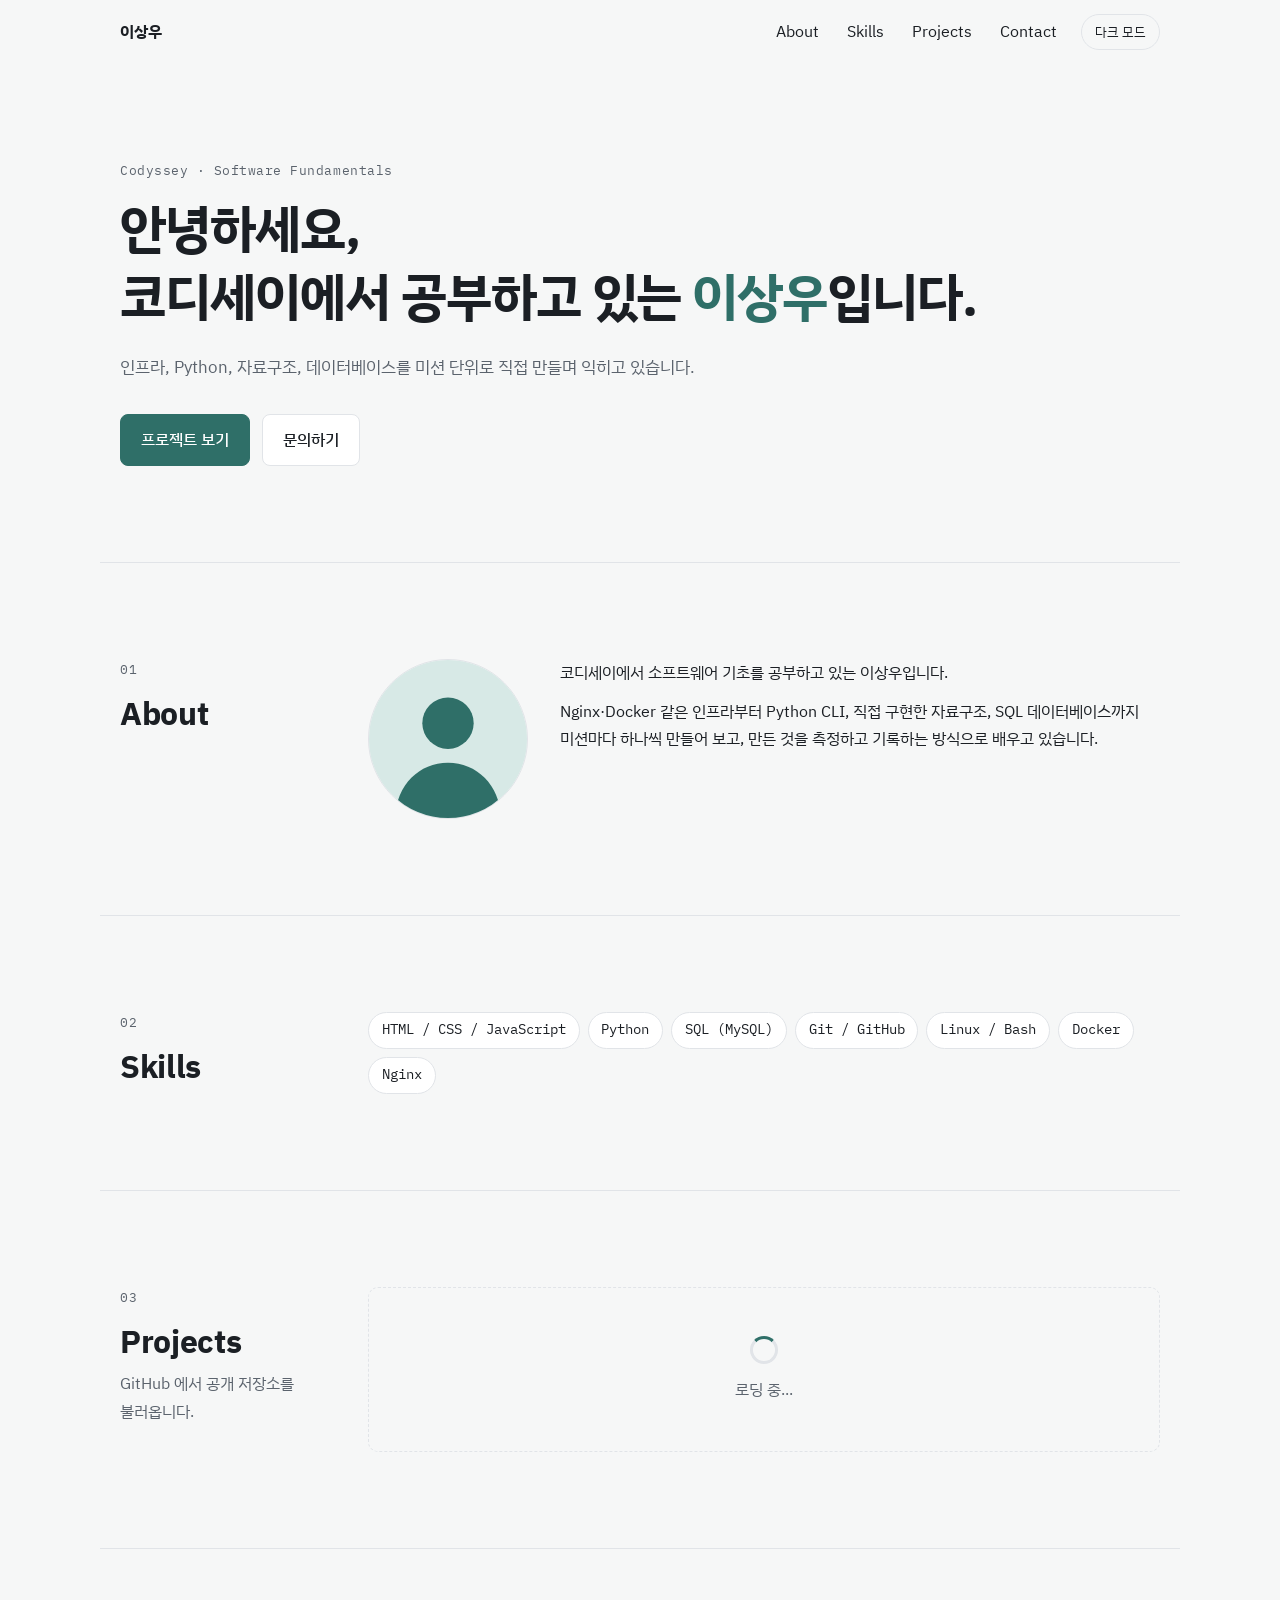
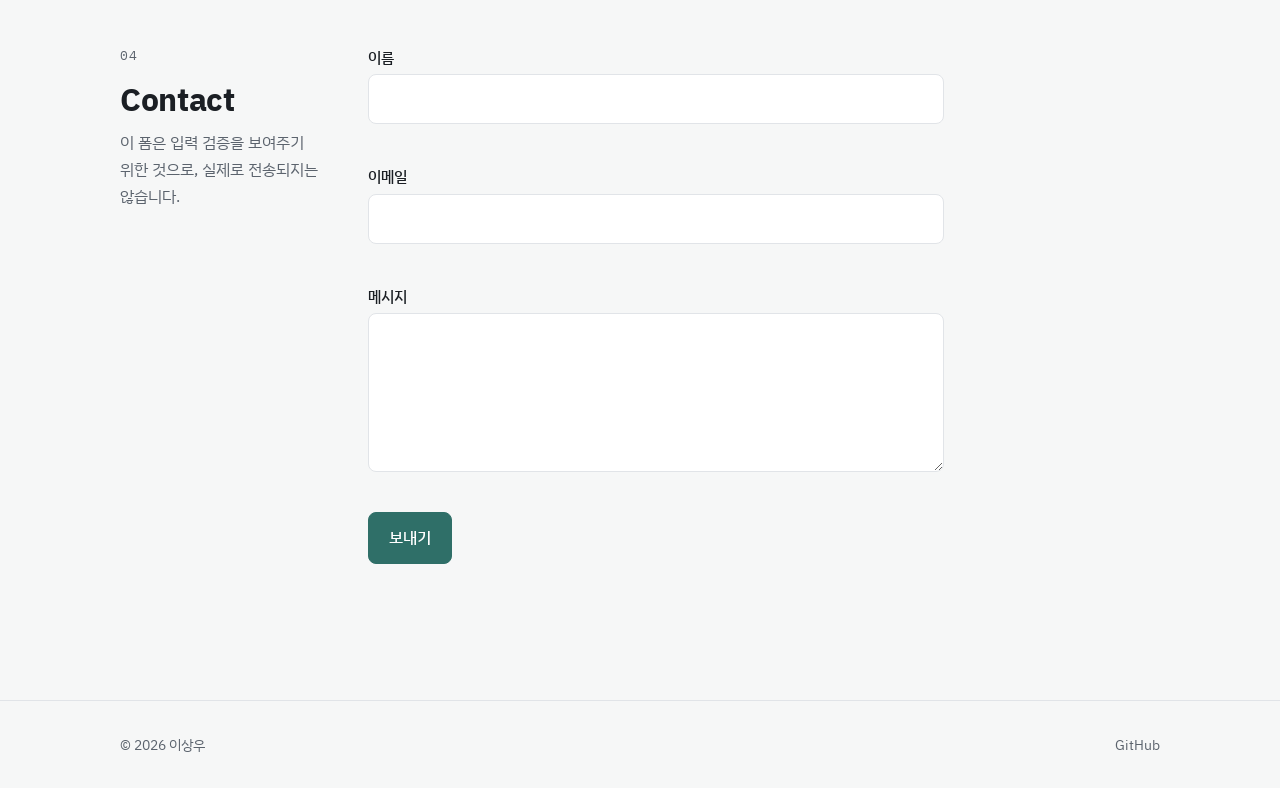
==== index.html @ d804b127 "Merge: feature/page-structure — 페이지 골격" ====
<!DOCTYPE html>
<html lang="ko" data-theme="light">
<head>
  <meta charset="UTF-8">
  <meta name="viewport" content="width=device-width, initial-scale=1.0">
  <meta name="description" content="코디세이에서 소프트웨어 기초를 공부하고 있는 이상우의 포트폴리오">
  <title>이상우 · 포트폴리오</title>

  <link rel="icon" href="images/favicon.svg" type="image/svg+xml">
  <link rel="preconnect" href="https://fonts.googleapis.com">
  <link rel="preconnect" href="https://fonts.gstatic.com" crossorigin>
  <link rel="stylesheet" href="https://fonts.googleapis.com/css2?family=IBM+Plex+Mono:wght@400;500&family=IBM+Plex+Sans+KR:wght@400;500;700&display=swap">
  <link rel="stylesheet" href="css/style.css">
</head>
<body>
  <a class="skip-link" href="#main">본문으로 건너뛰기</a>

  <header class="site-header">
    <nav class="nav container" aria-label="주요 메뉴">
      <a class="nav__logo" href="#hero">이상우</a>

      <ul class="nav__menu" id="nav-menu">
        <li><a class="nav__link" href="#about">About</a></li>
        <li><a class="nav__link" href="#skills">Skills</a></li>
        <li><a class="nav__link" href="#projects">Projects</a></li>
        <li><a class="nav__link" href="#contact">Contact</a></li>
      </ul>

      <button class="theme-toggle" type="button" aria-pressed="false">
        <span class="theme-toggle__label">다크 모드</span>
      </button>

      <button class="nav__toggle" type="button" aria-controls="nav-menu" aria-expanded="false" aria-label="메뉴 열기">
        <span class="nav__toggle-bar"></span>
        <span class="nav__toggle-bar"></span>
        <span class="nav__toggle-bar"></span>
      </button>
    </nav>
  </header>

  <main id="main">
    <section class="hero container" id="hero" aria-labelledby="hero-title">
      <p class="eyebrow">Codyssey · Software Fundamentals</p>
      <h1 class="hero__title" id="hero-title">안녕하세요,<br>코디세이에서 공부하고 있는 <span class="hero__name">이상우</span>입니다.</h1>
      <p class="hero__lead">인프라, Python, 자료구조, 데이터베이스를 미션 단위로 직접 만들며 익히고 있습니다.</p>
      <div class="hero__actions">
        <a class="button button--primary" href="#projects">프로젝트 보기</a>
        <a class="button" href="#contact">문의하기</a>
      </div>
    </section>

    <section class="section container" id="about" aria-labelledby="about-title">
      <header class="section__header reveal">
        <p class="eyebrow">01</p>
        <h2 class="section__title" id="about-title">About</h2>
      </header>
      <div class="about reveal">
        <img class="about__image" src="images/profile.svg" alt="이상우의 프로필 일러스트 — 원 안에 사람 모양 실루엣" width="160" height="160">
        <div class="about__text">
          <p>코디세이에서 소프트웨어 기초를 공부하고 있는 이상우입니다.</p>
          <p>Nginx·Docker 같은 인프라부터 Python CLI, 직접 구현한 자료구조, SQL 데이터베이스까지 미션마다 하나씩 만들어 보고, 만든 것을 측정하고 기록하는 방식으로 배우고 있습니다.</p>
        </div>
      </div>
    </section>

    <section class="section container" id="skills" aria-labelledby="skills-title">
      <header class="section__header reveal">
        <p class="eyebrow">02</p>
        <h2 class="section__title" id="skills-title">Skills</h2>
      </header>
      <ul class="skills reveal">
        <li class="skill">HTML / CSS / JavaScript</li>
        <li class="skill">Python</li>
        <li class="skill">SQL (MySQL)</li>
        <li class="skill">Git / GitHub</li>
        <li class="skill">Linux / Bash</li>
        <li class="skill">Docker</li>
        <li class="skill">Nginx</li>
      </ul>
    </section>

    <section class="section container" id="projects" aria-labelledby="projects-title">
      <header class="section__header reveal">
        <p class="eyebrow">03</p>
        <h2 class="section__title" id="projects-title">Projects</h2>
        <p class="section__desc">GitHub 에서 공개 저장소를 불러옵니다.</p>
      </header>
      <div class="projects" id="projects-view" aria-live="polite" aria-busy="true">
        <div class="status status--loading">
          <span class="spinner" aria-hidden="true"></span>
          <p class="status__text">로딩 중...</p>
        </div>
      </div>
    </section>

    <section class="section container" id="contact" aria-labelledby="contact-title">
      <header class="section__header reveal">
        <p class="eyebrow">04</p>
        <h2 class="section__title" id="contact-title">Contact</h2>
        <p class="section__desc">이 폼은 입력 검증을 보여주기 위한 것으로, 실제로 전송되지는 않습니다.</p>
      </header>
      <form class="contact-form reveal" id="contact-form" novalidate>
        <div class="field">
          <label class="field__label" for="contact-name">이름</label>
          <input class="field__input" id="contact-name" name="name" type="text" autocomplete="name" aria-describedby="contact-name-error">
          <p class="field__error" id="contact-name-error"></p>
        </div>
        <div class="field">
          <label class="field__label" for="contact-email">이메일</label>
          <input class="field__input" id="contact-email" name="email" type="email" autocomplete="email" aria-describedby="contact-email-error">
          <p class="field__error" id="contact-email-error"></p>
        </div>
        <div class="field">
          <label class="field__label" for="contact-message">메시지</label>
          <textarea class="field__input field__input--textarea" id="contact-message" name="message" rows="5" aria-describedby="contact-message-error"></textarea>
          <p class="field__error" id="contact-message-error"></p>
        </div>
        <button class="button button--primary" type="submit">보내기</button>
        <p class="form-status" id="contact-status" role="status"></p>
      </form>
    </section>
  </main>

  <footer class="site-footer">
    <div class="container site-footer__inner">
      <p class="site-footer__copy">&copy; 2026 이상우</p>
      <ul class="social">
        <li><a class="social__link" href="https://github.com/sangwoo-codyssey" target="_blank" rel="noopener noreferrer">GitHub</a></li>
      </ul>
    </div>
  </footer>

  <button class="scroll-top" type="button" aria-label="맨 위로 이동">
    <span aria-hidden="true">↑</span>
  </button>
</body>
</html>
---- css/style.css ----
/* =====================================================================
   이상우 포트폴리오 — 모바일 퍼스트
   기본 스타일 = 모바일 → 768px(태블릿) → 1024px(데스크톱) 순서로 넓혀 간다.
   색·폰트·간격은 전부 :root 변수. 다크 모드는 [data-theme="dark"] 에서 같은 변수만 다시 정의한다.
   ===================================================================== */

/* ---------- 1. 변수 ---------- */
:root {
  /* 색 */
  --color-bg: #f6f7f7;
  --color-surface: #ffffff;
  --color-text: #1b1f24;
  --color-muted: #5b636d;
  --color-line: #e1e4e8;
  --color-accent: #2f6f68;
  --color-accent-hover: #255954;
  --color-accent-soft: #e2efed;
  --color-on-accent: #ffffff;
  --color-danger: #b42318;
  --color-success: #1f7a4d;
  --shadow-card: 0 1px 2px rgba(15, 23, 32, 0.06), 0 4px 12px rgba(15, 23, 32, 0.05);
  --shadow-card-hover: 0 2px 4px rgba(15, 23, 32, 0.08), 0 12px 28px rgba(15, 23, 32, 0.1);

  /* 폰트 */
  --font-sans: "IBM Plex Sans KR", "Apple SD Gothic Neo", "Malgun Gothic", system-ui, sans-serif;
  --font-mono: "IBM Plex Mono", ui-monospace, "SFMono-Regular", Menlo, monospace;

  /* 간격 */
  --space-1: 0.25rem;
  --space-2: 0.5rem;
  --space-3: 0.75rem;
  --space-4: 1rem;
  --space-5: 1.5rem;
  --space-6: 2rem;
  --space-7: 3rem;
  --space-8: 4rem;
  --space-9: 6rem;

  /* 기타 */
  --radius: 10px;
  --header-height: 64px;
  --container-width: 1080px;
  --transition: 180ms ease;

  color-scheme: light;
}

[data-theme="dark"] {
  --color-bg: #111416;
  --color-surface: #181c1f;
  --color-text: #e6e9ec;
  --color-muted: #9aa4ae;
  --color-line: #2a3035;
  --color-accent: #7cc4ba;
  --color-accent-hover: #9ad5cc;
  --color-accent-soft: #1d2b29;
  --color-on-accent: #0e1a18;
  --color-danger: #f28b82;
  --color-success: #6fcf97;
  --shadow-card: 0 1px 2px rgba(0, 0, 0, 0.4), 0 4px 12px rgba(0, 0, 0, 0.25);
  --shadow-card-hover: 0 2px 4px rgba(0, 0, 0, 0.45), 0 12px 28px rgba(0, 0, 0, 0.35);

  color-scheme: dark;
}

/* ---------- 2. 기본 ---------- */
*,
*::before,
*::after {
  box-sizing: border-box;
}

body {
  margin: 0;
  font-family: var(--font-sans);
  font-size: 1rem;
  line-height: 1.7;
  color: var(--color-text);
  background-color: var(--color-bg);
  word-break: keep-all;
  transition: background-color var(--transition), color var(--transition);
}

img {
  display: block;
  max-width: 100%;
}

a {
  color: var(--color-accent);
}

:focus-visible {
  outline: 2px solid var(--color-accent);
  outline-offset: 3px;
}

.container {
  width: 100%;
  max-width: var(--container-width);
  margin-inline: auto;
  padding-inline: 1.25rem;
}

.skip-link {
  position: absolute;
  top: -100px;
  left: var(--space-4);
  z-index: 200;
  padding: var(--space-2) var(--space-4);
  border-radius: 6px;
  background: var(--color-accent);
  color: var(--color-on-accent);
}

.skip-link:focus {
  top: var(--space-4);
}

.eyebrow {
  margin: 0 0 var(--space-3);
  font-family: var(--font-mono);
  font-size: 0.8125rem;
  letter-spacing: 0.04em;
  color: var(--color-muted);
}

/* ---------- 3. 버튼 ---------- */
.button {
  display: inline-flex;
  align-items: center;
  justify-content: center;
  padding: 0.7rem 1.25rem;
  border: 1px solid var(--color-line);
  border-radius: 8px;
  background: var(--color-surface);
  color: var(--color-text);
  font: inherit;
  font-weight: 500;
  text-decoration: none;
  cursor: pointer;
  transition: transform var(--transition), background-color var(--transition),
    border-color var(--transition), color var(--transition);
}

.button:hover {
  border-color: var(--color-accent);
  color: var(--color-accent);
  transform: translateY(-1px);
}

.button--primary {
  border-color: var(--color-accent);
  background: var(--color-accent);
  color: var(--color-on-accent);
}

.button--primary:hover {
  border-color: var(--color-accent-hover);
  background: var(--color-accent-hover);
  color: var(--color-on-accent);
}

/* ---------- 4. 헤더 · 네비게이션 (Flexbox) ---------- */
.site-header {
  position: fixed;
  top: 0;
  right: 0;
  left: 0;
  z-index: 100;
  border-bottom: 1px solid transparent;
  background-color: transparent;
  transition: background-color var(--transition), border-color var(--transition);
}

/* 스크롤 60px 이상 — js/nav.js 가 .scrolled 를 붙인다 */
.site-header.scrolled {
  border-bottom-color: var(--color-line);
  background-color: var(--color-surface);
}

.nav {
  position: relative;
  display: flex;
  align-items: center;
  gap: var(--space-3);
  height: var(--header-height);
}

.nav__logo {
  margin-right: auto; /* 로고를 왼쪽에 두고 나머지를 오른쪽으로 민다 */
  font-weight: 700;
  color: var(--color-text);
  text-decoration: none;
}

/* 모바일: 메뉴는 숨겨 두고, 햄버거가 .active 를 붙이면 드롭다운으로 연다 */
.nav__menu {
  position: absolute;
  top: var(--header-height);
  right: 1.25rem;
  left: 1.25rem;
  display: none;
  flex-direction: column;
  gap: var(--space-1);
  margin: 0;
  padding: var(--space-3);
  border: 1px solid var(--color-line);
  border-radius: var(--radius);
  background: var(--color-surface);
  box-shadow: var(--shadow-card-hover);
  list-style: none;
}

.nav__menu.active {
  display: flex;
}

.nav__link {
  display: block;
  padding: var(--space-2) var(--space-3);
  border-radius: 6px;
  color: var(--color-text);
  text-decoration: none;
  transition: background-color var(--transition), color var(--transition);
}

.nav__link:hover {
  background: var(--color-accent-soft);
  color: var(--color-accent);
}

.theme-toggle {
  padding: 0.4rem 0.8rem;
  border: 1px solid var(--color-line);
  border-radius: 999px;
  background: transparent;
  color: var(--color-text);
  font: inherit;
  font-size: 0.8125rem;
  cursor: pointer;
  transition: border-color var(--transition), color var(--transition);
}

.theme-toggle:hover {
  border-color: var(--color-accent);
  color: var(--color-accent);
}

.nav__toggle {
  display: inline-flex;
  flex-direction: column;
  justify-content: center;
  gap: 5px;
  width: 40px;
  height: 40px;
  padding: 0 9px;
  border: 1px solid var(--color-line);
  border-radius: 8px;
  background: transparent;
  cursor: pointer;
}

.nav__toggle-bar {
  display: block;
  height: 2px;
  border-radius: 2px;
  background: var(--color-text);
  transition: transform var(--transition), opacity var(--transition);
}

/* 메뉴가 열리면 막대 셋이 X 로 바뀐다 — 상태는 aria-expanded 에 있다 */
.nav__toggle[aria-expanded="true"] .nav__toggle-bar:nth-child(1) {
  transform: translateY(7px) rotate(45deg);
}

.nav__toggle[aria-expanded="true"] .nav__toggle-bar:nth-child(2) {
  opacity: 0;
}

.nav__toggle[aria-expanded="true"] .nav__toggle-bar:nth-child(3) {
  transform: translateY(-7px) rotate(-45deg);
}

/* ---------- 5. 섹션 공통 ---------- */
.hero {
  padding-block: calc(var(--header-height) + var(--space-8)) var(--space-8);
}

.section {
  padding-block: var(--space-8);
  border-top: 1px solid var(--color-line);
  scroll-margin-top: var(--header-height); /* 고정 헤더에 제목이 가리지 않게 */
}

.section__header {
  margin-bottom: var(--space-6);
}

.section__title {
  margin: 0;
  font-size: clamp(1.5rem, 1.2rem + 1.2vw, 2rem);
  letter-spacing: -0.01em;
  line-height: 1.3;
}

.section__desc {
  margin: var(--space-2) 0 0;
  color: var(--color-muted);
}

/* ---------- 6. Hero ---------- */
.hero__title {
  margin: 0;
  font-size: clamp(1.75rem, 1.1rem + 3.2vw, 3.25rem);
  font-weight: 700;
  line-height: 1.3;
  letter-spacing: -0.02em;
  text-wrap: balance;
}

.hero__name {
  color: var(--color-accent);
}

.hero__lead {
  max-width: 40rem;
  margin: var(--space-5) 0 0;
  font-size: 1.0625rem;
  color: var(--color-muted);
}

.hero__actions {
  display: flex;
  flex-wrap: wrap;
  gap: var(--space-3);
  margin-top: var(--space-6);
}

/* ---------- 7. About ---------- */
.about {
  display: flex;
  flex-direction: column;
  align-items: flex-start;
  gap: var(--space-5);
}

.about__image {
  width: 128px;
  height: 128px;
  border: 1px solid var(--color-line);
  border-radius: 50%;
}

.about__text p {
  max-width: 38rem;
  margin: 0 0 var(--space-3);
}

/* ---------- 8. Skills ---------- */
.skills {
  display: flex;
  flex-wrap: wrap;
  gap: var(--space-2);
  margin: 0;
  padding: 0;
  list-style: none;
}

.skill {
  padding: 0.35rem 0.8rem;
  border: 1px solid var(--color-line);
  border-radius: 999px;
  background: var(--color-surface);
  font-family: var(--font-mono);
  font-size: 0.875rem;
}

/* ---------- 9. Projects (Grid) ---------- */
.projects__summary {
  margin: 0 0 var(--space-4);
  font-size: 0.875rem;
  color: var(--color-muted);
}

.projects__grid {
  display: grid;
  /* 카드 폭이 260px 이상 유지되는 만큼 열 수를 자동으로 맞춘다. min() 은 아주 좁은 화면에서 넘침 방지 */
  grid-template-columns: repeat(auto-fit, minmax(min(100%, 260px), 1fr));
  gap: var(--space-4);
}

.card {
  position: relative;
  display: flex;
  flex-direction: column;
  gap: var(--space-2);
  padding: var(--space-5);
  border: 1px solid var(--color-line);
  border-radius: var(--radius);
  background: var(--color-surface);
  box-shadow: var(--shadow-card);
  transition: transform var(--transition), box-shadow var(--transition), border-color var(--transition);
}

.card:hover {
  border-color: var(--color-accent);
  box-shadow: var(--shadow-card-hover);
  transform: translateY(-3px);
}

.card__title {
  margin: 0;
  font-family: var(--font-mono);
  font-size: 1rem;
  font-weight: 500;
  overflow-wrap: anywhere;
}

.card__title a {
  color: var(--color-text);
  text-decoration: none;
}

/* 제목 링크가 카드 전체를 덮어, 카드 어디를 눌러도 저장소로 간다 */
.card__title a::after {
  content: "";
  position: absolute;
  inset: 0;
}

.card:hover .card__title a {
  color: var(--color-accent);
}

.card__desc {
  flex: 1;
  margin: 0;
  font-size: 0.9375rem;
  color: var(--color-muted);
}

.card__meta {
  display: flex;
  flex-wrap: wrap;
  gap: var(--space-3);
  margin: 0;
  padding: 0;
  list-style: none;
  font-family: var(--font-mono);
  font-size: 0.8125rem;
  color: var(--color-muted);
}

/* 로딩 · 에러 · 빈 상태 */
.status {
  display: flex;
  flex-direction: column;
  align-items: center;
  gap: var(--space-3);
  padding: var(--space-7) var(--space-4);
  border: 1px dashed var(--color-line);
  border-radius: var(--radius);
  text-align: center;
  color: var(--color-muted);
}

.status__text {
  margin: 0;
}

.status__detail {
  margin: 0;
  font-size: 0.875rem;
}

.status--error .status__text {
  font-weight: 500;
  color: var(--color-danger);
}

.spinner {
  width: 28px;
  height: 28px;
  border: 3px solid var(--color-line);
  border-top-color: var(--color-accent);
  border-radius: 50%;
  animation: spin 0.8s linear infinite;
}

@keyframes spin {
  to {
    transform: rotate(360deg);
  }
}

/* ---------- 10. Contact ---------- */
.contact-form {
  display: grid;
  gap: var(--space-4);
  max-width: 36rem;
}

.field {
  display: grid;
  gap: var(--space-1);
}

.field__label {
  font-size: 0.9375rem;
  font-weight: 500;
}

.field__input {
  padding: 0.65rem 0.8rem;
  border: 1px solid var(--color-line);
  border-radius: 8px;
  background: var(--color-surface);
  color: var(--color-text);
  font: inherit;
  transition: border-color var(--transition), box-shadow var(--transition);
}

.field__input:focus {
  outline: none;
  border-color: var(--color-accent);
  box-shadow: 0 0 0 3px var(--color-accent-soft);
}

.field__input.is-invalid {
  border-color: var(--color-danger);
}

.field__input--textarea {
  min-height: 8rem;
  resize: vertical;
}

/* 에러 문구 자리를 미리 잡아 두어, 메시지가 뜰 때 폼이 밀리지 않게 */
.field__error {
  min-height: 1.25rem;
  margin: 0;
  font-size: 0.8125rem;
  color: var(--color-danger);
}

.contact-form .button {
  justify-self: start;
}

.form-status {
  min-height: 1.5rem;
  margin: 0;
  font-weight: 500;
  color: var(--color-success);
}

/* ---------- 11. Footer ---------- */
.site-footer {
  padding-block: var(--space-6);
  border-top: 1px solid var(--color-line);
  font-size: 0.875rem;
  color: var(--color-muted);
}

.site-footer__inner {
  display: flex;
  flex-wrap: wrap;
  align-items: center;
  justify-content: space-between;
  gap: var(--space-3);
}

.site-footer__copy {
  margin: 0;
}

.social {
  display: flex;
  gap: var(--space-4);
  margin: 0;
  padding: 0;
  list-style: none;
}

.social__link {
  color: var(--color-muted);
  text-decoration: none;
  transition: color var(--transition);
}

.social__link:hover {
  color: var(--color-accent);
}

/* ---------- 12. 스크롤 탑 버튼 ---------- */
.scroll-top {
  position: fixed;
  right: 1.25rem;
  bottom: 1.25rem;
  z-index: 90;
  width: 44px;
  height: 44px;
  border: 1px solid var(--color-line);
  border-radius: 50%;
  background: var(--color-surface);
  color: var(--color-text);
  font-size: 1.125rem;
  box-shadow: var(--shadow-card);
  cursor: pointer;
  opacity: 0;
  visibility: hidden;
  transform: translateY(8px);
  transition: opacity var(--transition), transform var(--transition), visibility var(--transition),
    border-color var(--transition), color var(--transition);
}

/* 스크롤 300px 이상 — js/scroll-top.js 가 .visible 을 붙인다 */
.scroll-top.visible {
  opacity: 1;
  visibility: visible;
  transform: none;
}

.scroll-top:hover {
  border-color: var(--color-accent);
  color: var(--color-accent);
}

/* ---------- 13. 스크롤 애니메이션 ---------- */
/* js/reveal.js 가 화면 밖 요소에 .reveal--pending 을 붙였다가, 화면에 20% 들어오면 뗀다.
   JS 가 없으면 이 클래스가 붙지 않으므로 내용은 그대로 보인다. */
.reveal {
  transition: opacity 600ms ease, transform 600ms ease;
}

.reveal--pending {
  opacity: 0;
  transform: translateY(16px);
}

/* ---------- 14. 태블릿 (768px~) ---------- */
@media (min-width: 768px) {
  .nav__toggle {
    display: none;
  }

  .nav__menu {
    position: static;
    display: flex;
    flex-direction: row;
    gap: var(--space-1);
    padding: 0;
    border: 0;
    background: none;
    box-shadow: none;
  }

  .about {
    flex-direction: row;
    gap: var(--space-6);
  }

  .about__image {
    width: 160px;
    height: 160px;
  }
}

/* ---------- 15. 데스크톱 (1024px~) ---------- */
@media (min-width: 1024px) {
  .hero {
    padding-block: calc(var(--header-height) + var(--space-9)) var(--space-9);
  }

  /* 섹션 제목을 왼쪽 열에, 내용을 오른쪽 열에 둔다 */
  .section {
    display: grid;
    grid-template-columns: 200px 1fr;
    column-gap: var(--space-7);
    padding-block: var(--space-9);
  }

  .section__header {
    margin-bottom: 0;
  }
}

/* ---------- 16. 움직임 줄이기 ---------- */
@media (prefers-reduced-motion: reduce) {
  *,
  *::before,
  *::after {
    transition-duration: 0.01ms !important;
    animation-duration: 0.01ms !important;
    animation-iteration-count: 1 !important;
  }

  .reveal--pending {
    opacity: 1;
    transform: none;
  }
}
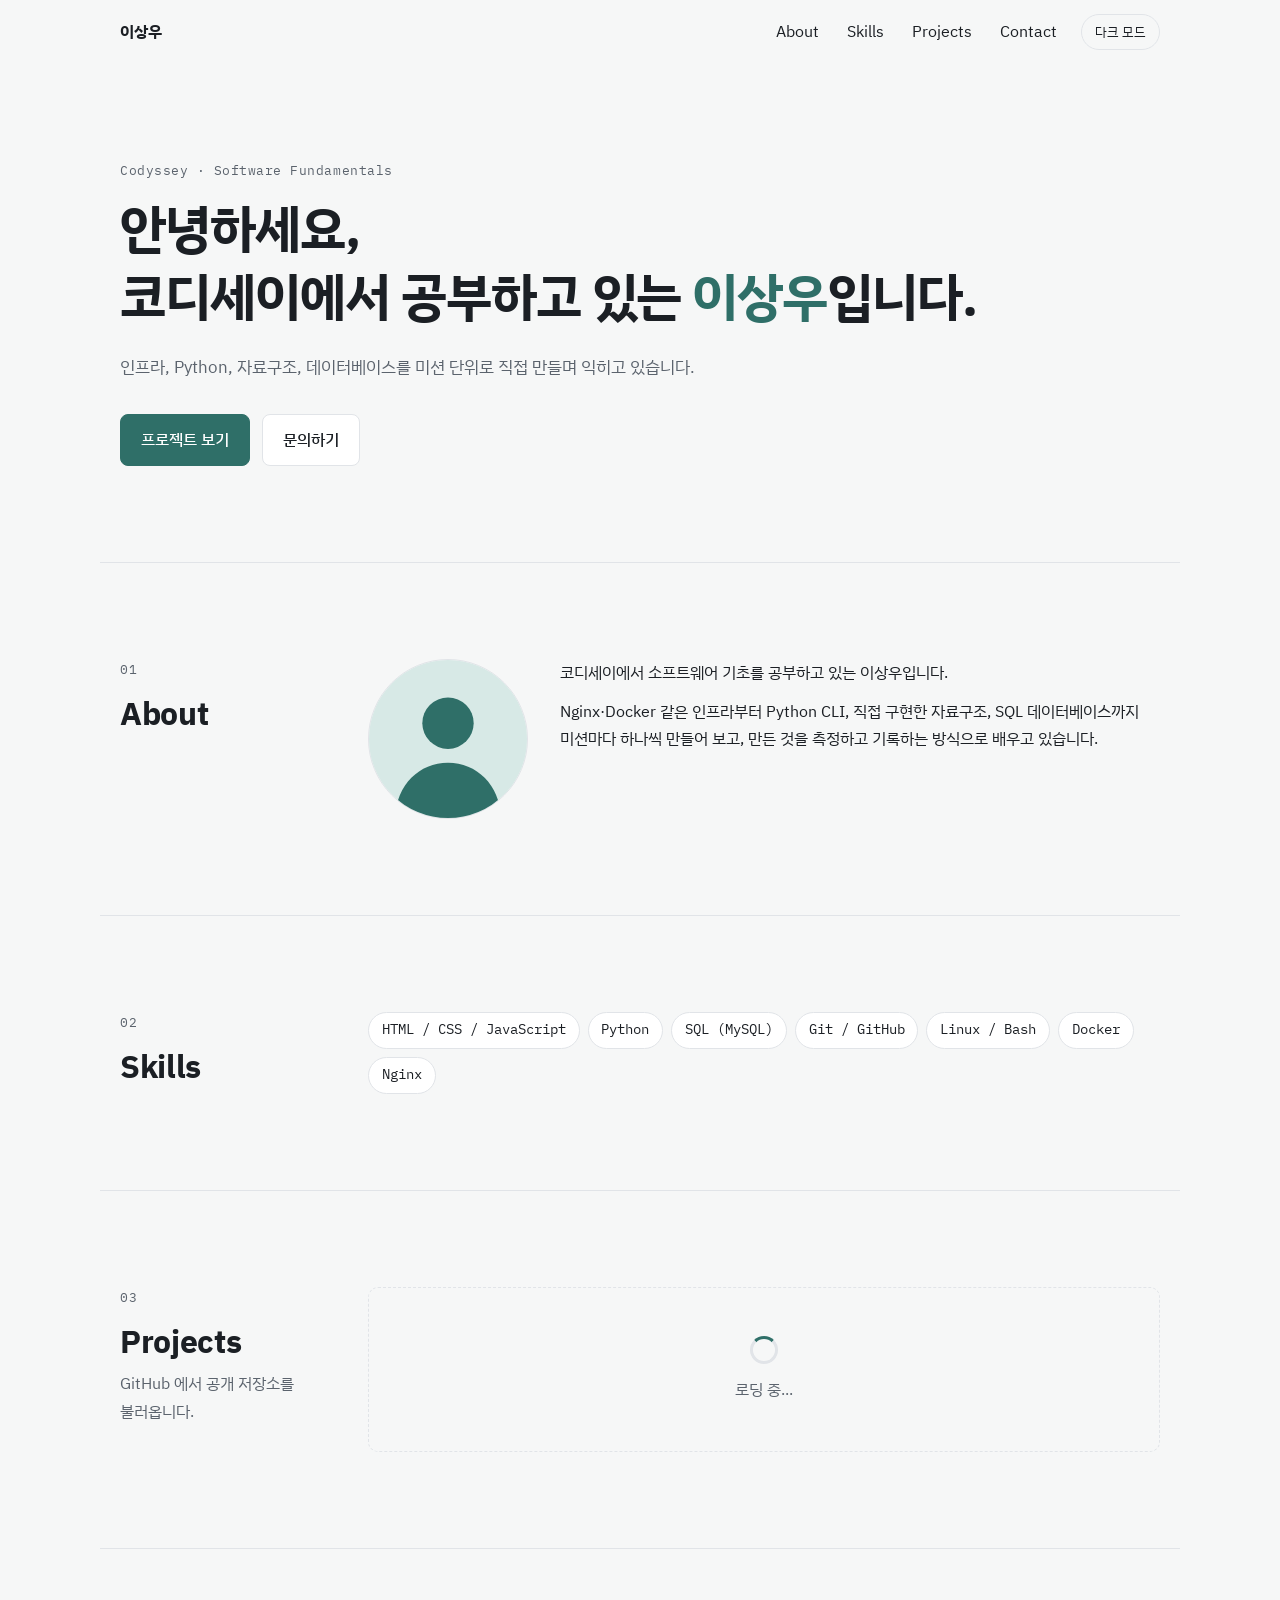
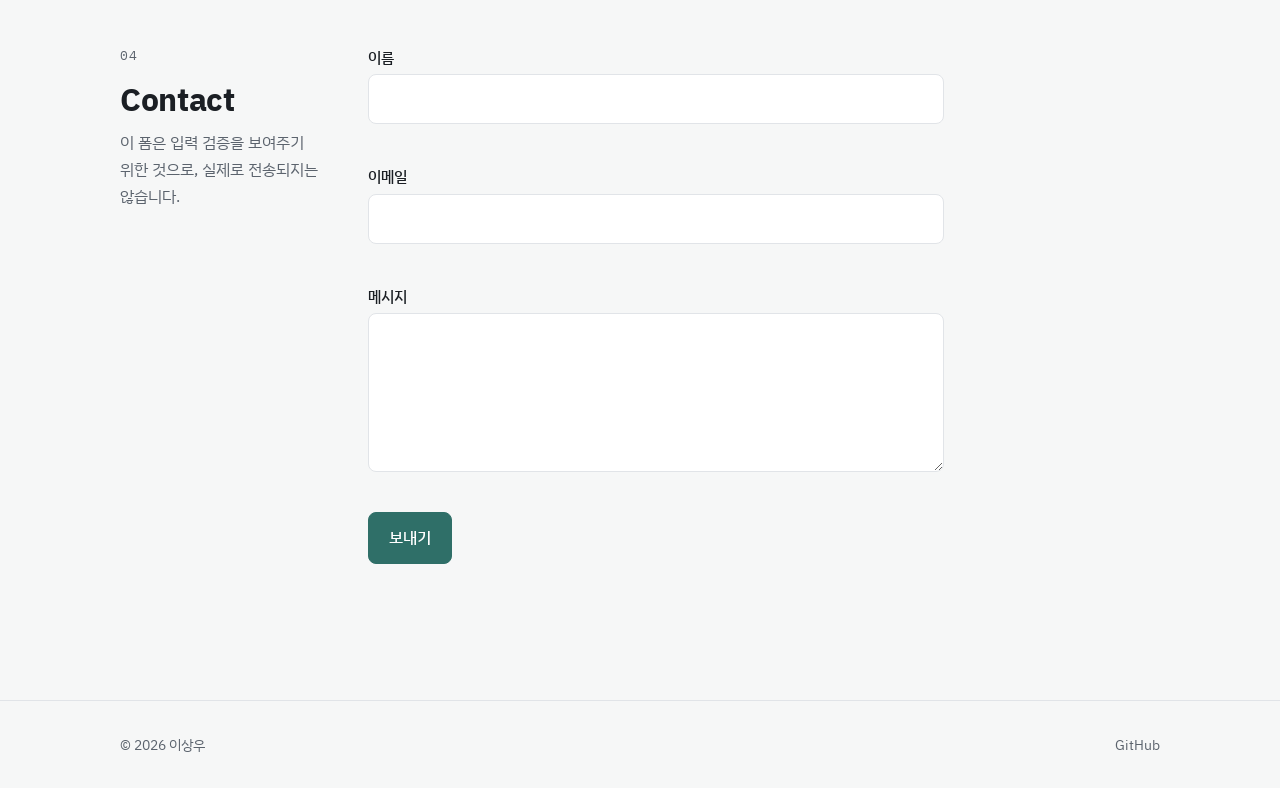
==== commit 32e2582e: "Merge: feature/interactions — 다크 모드·네비·스크롤 인터랙션" ====
--- a/index.html
+++ b/index.html
@@ -11,6 +11,13 @@
   <link rel="preconnect" href="https://fonts.gstatic.com" crossorigin>
   <link rel="stylesheet" href="https://fonts.googleapis.com/css2?family=IBM+Plex+Mono:wght@400;500&family=IBM+Plex+Sans+KR:wght@400;500;700&display=swap">
   <link rel="stylesheet" href="css/style.css">
+
+  <!-- defer: HTML 을 끝까지 읽은 뒤, 적힌 순서대로 실행한다 (utils 가 먼저) -->
+  <script src="js/utils.js" defer></script>
+  <script src="js/theme.js" defer></script>
+  <script src="js/nav.js" defer></script>
+  <script src="js/scroll-top.js" defer></script>
+  <script src="js/reveal.js" defer></script>
 </head>
 <body>
   <a class="skip-link" href="#main">본문으로 건너뛰기</a>
@@ -26,7 +33,7 @@
         <li><a class="nav__link" href="#contact">Contact</a></li>
       </ul>
 
-      <button class="theme-toggle" type="button" aria-pressed="false">
+      <button class="theme-toggle" type="button">
         <span class="theme-toggle__label">다크 모드</span>
       </button>
 
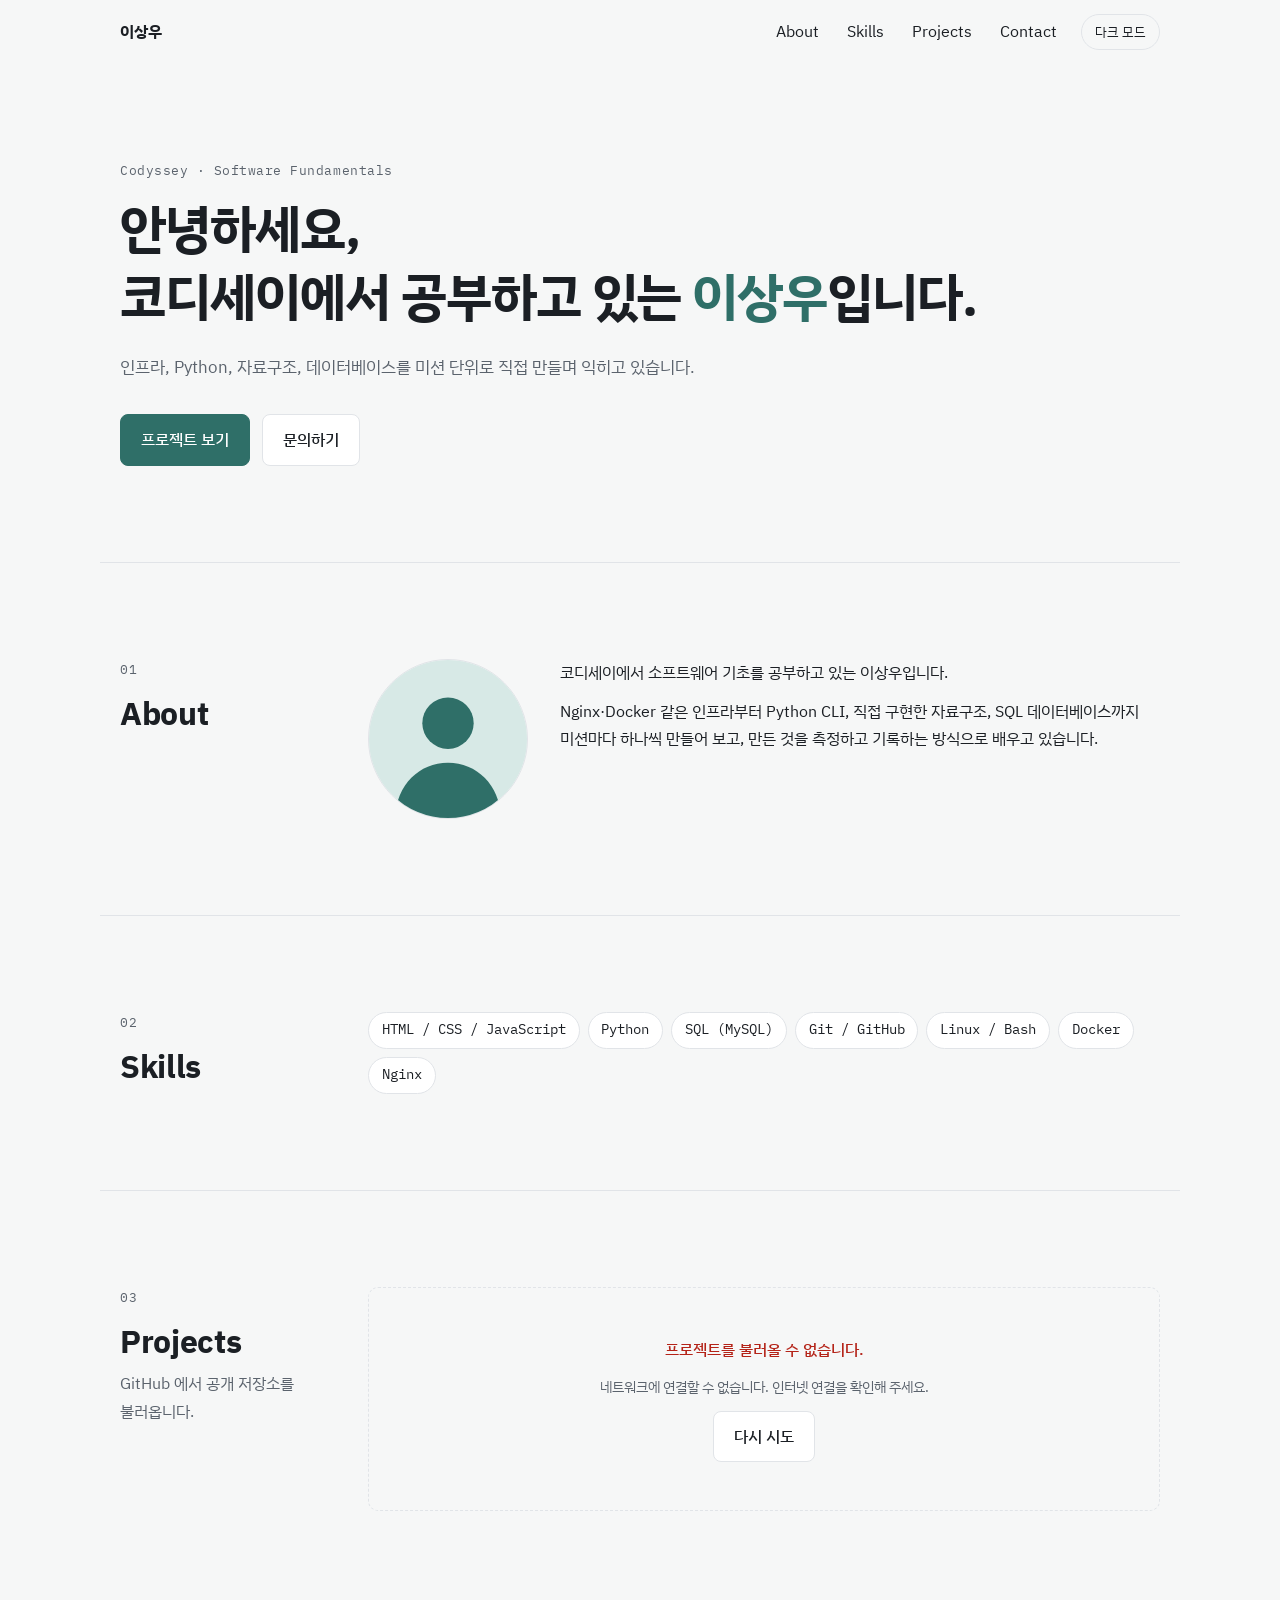
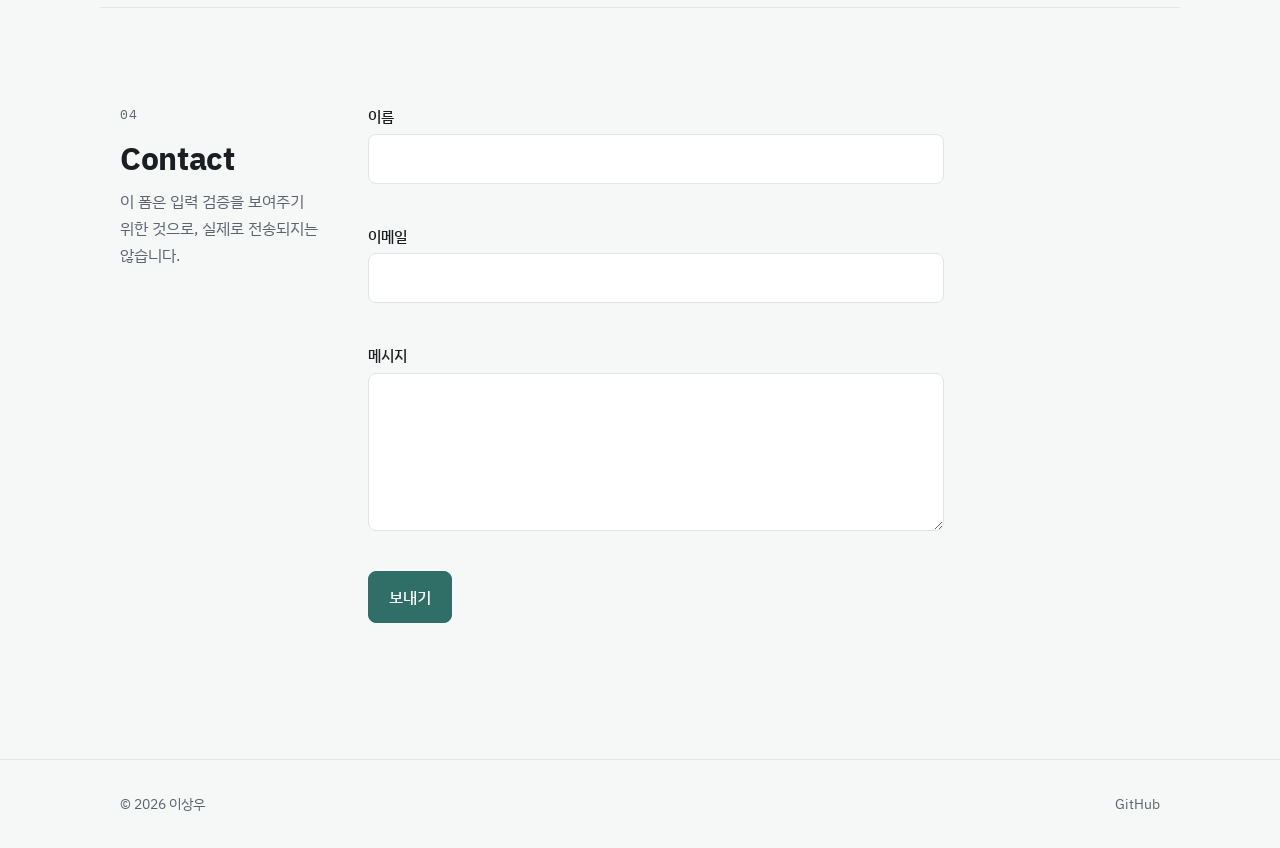
==== commit 568da533: "Merge: feature/projects-api — GitHub API Projects" ====
--- a/index.html
+++ b/index.html
@@ -18,6 +18,7 @@
   <script src="js/nav.js" defer></script>
   <script src="js/scroll-top.js" defer></script>
   <script src="js/reveal.js" defer></script>
+  <script src="js/projects.js" defer></script>
 </head>
 <body>
   <a class="skip-link" href="#main">본문으로 건너뛰기</a>
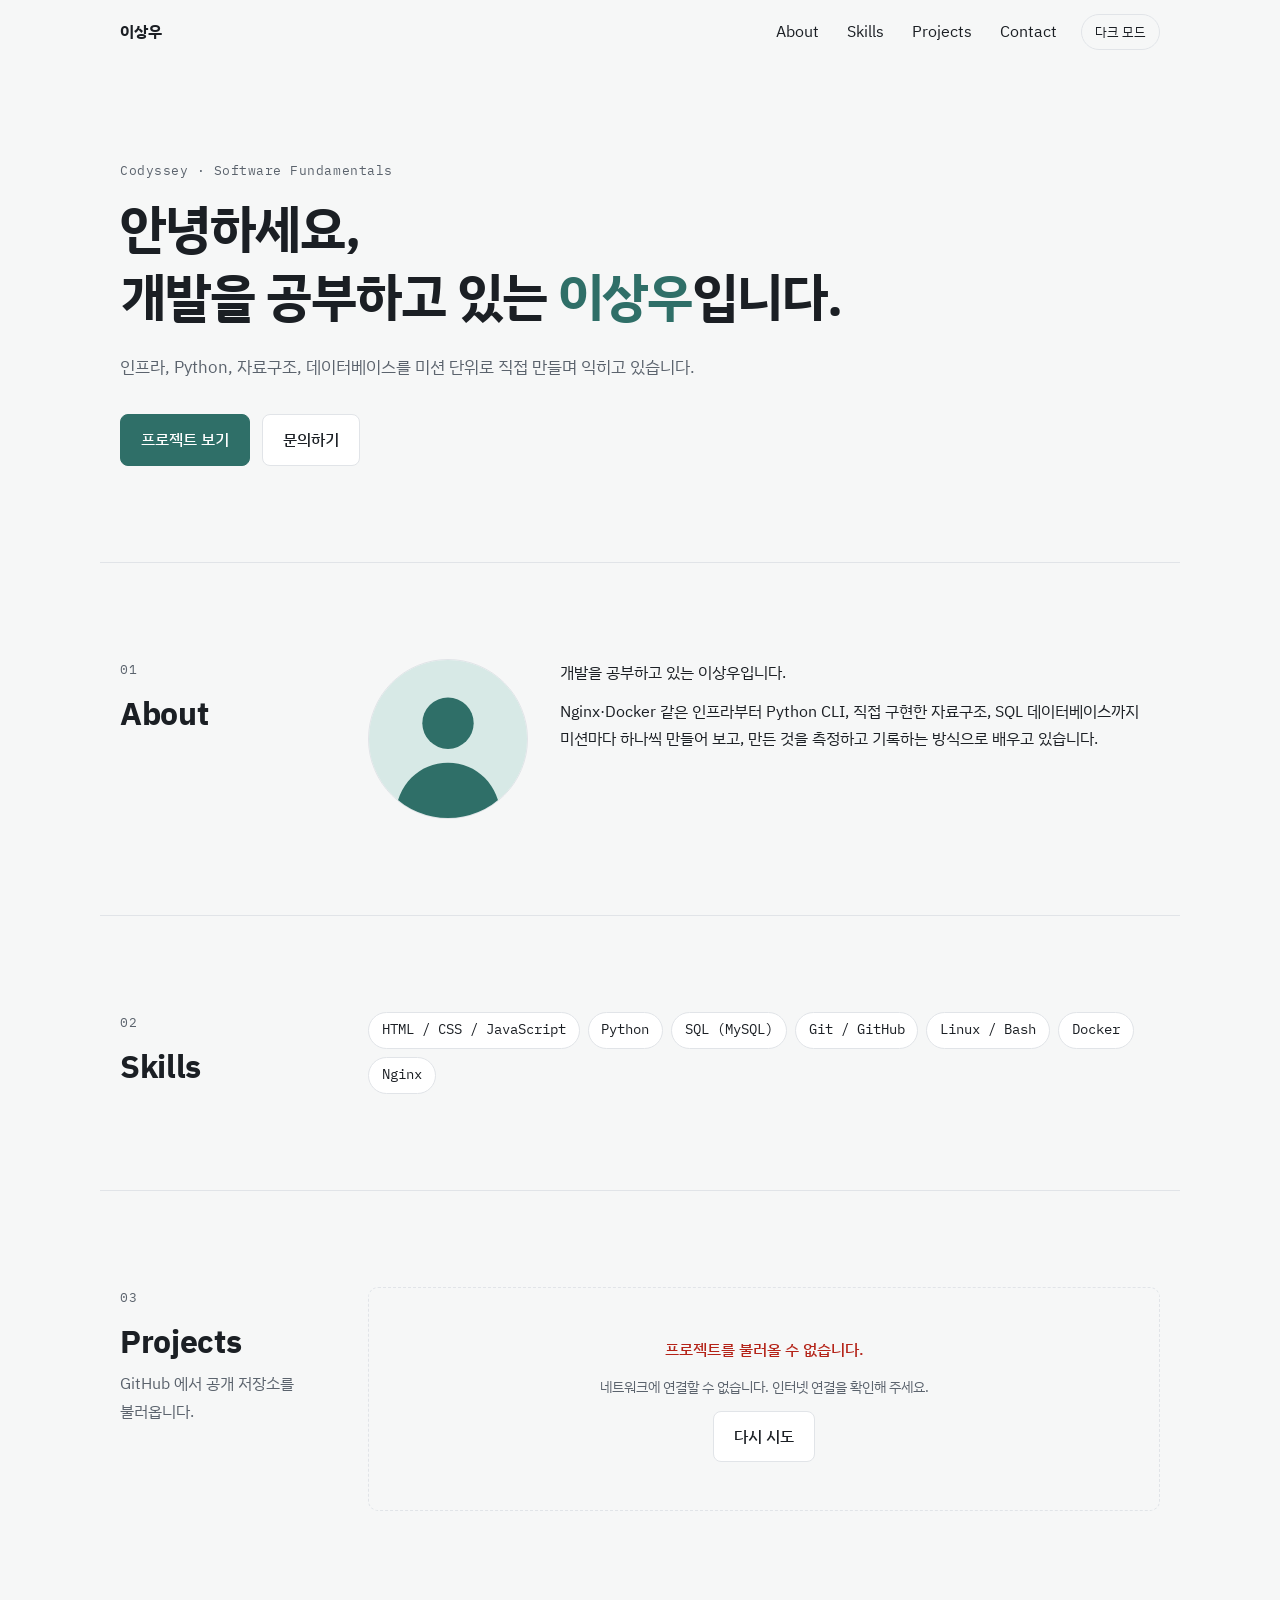
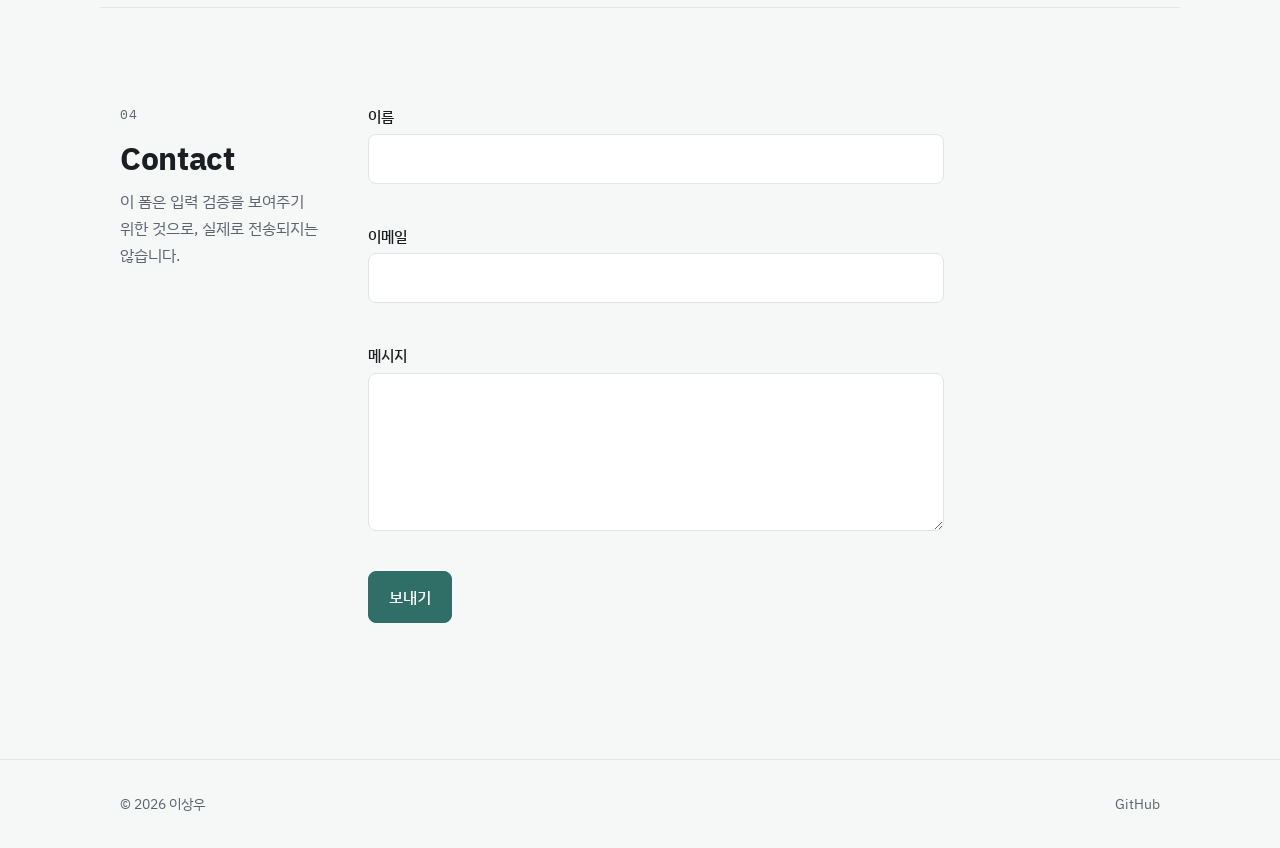
==== commit d6afd5d0: "Merge: develop — 자기소개 문구 통일" ====
--- a/index.html
+++ b/index.html
@@ -3,7 +3,7 @@
 <head>
   <meta charset="UTF-8">
   <meta name="viewport" content="width=device-width, initial-scale=1.0">
-  <meta name="description" content="코디세이에서 소프트웨어 기초를 공부하고 있는 이상우의 포트폴리오">
+  <meta name="description" content="개발을 공부하고 있는 이상우의 포트폴리오">
   <title>이상우 · 포트폴리오</title>
 
   <link rel="icon" href="images/favicon.svg" type="image/svg+xml">
@@ -19,6 +19,7 @@
   <script src="js/scroll-top.js" defer></script>
   <script src="js/reveal.js" defer></script>
   <script src="js/projects.js" defer></script>
+  <script src="js/contact.js" defer></script>
 </head>
 <body>
   <a class="skip-link" href="#main">본문으로 건너뛰기</a>
@@ -49,7 +50,7 @@
   <main id="main">
     <section class="hero container" id="hero" aria-labelledby="hero-title">
       <p class="eyebrow">Codyssey · Software Fundamentals</p>
-      <h1 class="hero__title" id="hero-title">안녕하세요,<br>코디세이에서 공부하고 있는 <span class="hero__name">이상우</span>입니다.</h1>
+      <h1 class="hero__title" id="hero-title">안녕하세요,<br>개발을 공부하고 있는 <span class="hero__name">이상우</span>입니다.</h1>
       <p class="hero__lead">인프라, Python, 자료구조, 데이터베이스를 미션 단위로 직접 만들며 익히고 있습니다.</p>
       <div class="hero__actions">
         <a class="button button--primary" href="#projects">프로젝트 보기</a>
@@ -65,7 +66,7 @@
       <div class="about reveal">
         <img class="about__image" src="images/profile.svg" alt="이상우의 프로필 일러스트 — 원 안에 사람 모양 실루엣" width="160" height="160">
         <div class="about__text">
-          <p>코디세이에서 소프트웨어 기초를 공부하고 있는 이상우입니다.</p>
+          <p>개발을 공부하고 있는 이상우입니다.</p>
           <p>Nginx·Docker 같은 인프라부터 Python CLI, 직접 구현한 자료구조, SQL 데이터베이스까지 미션마다 하나씩 만들어 보고, 만든 것을 측정하고 기록하는 방식으로 배우고 있습니다.</p>
         </div>
       </div>
